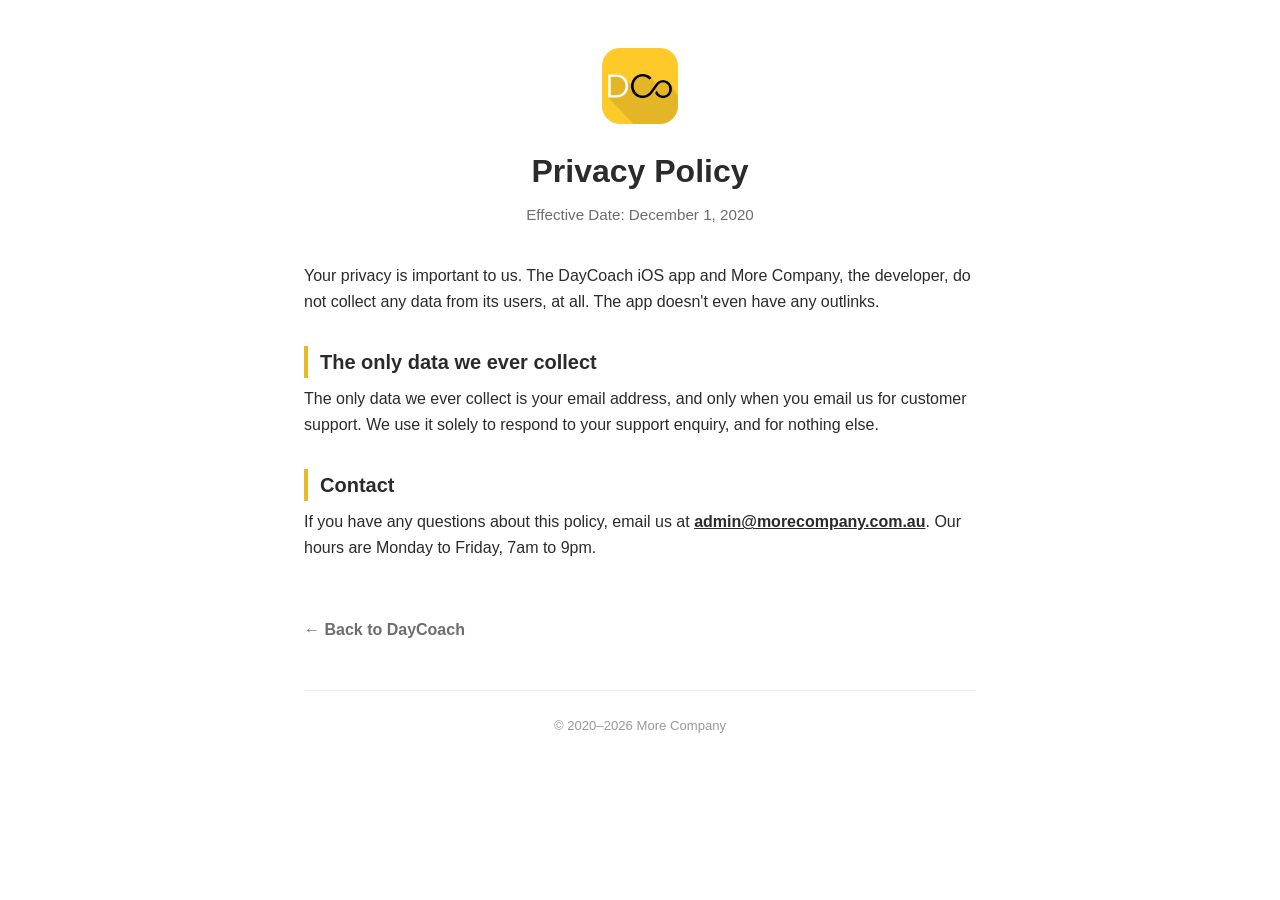
==== privacy-policy.html @ 0bececd6 "Add files via upload" ====
<!DOCTYPE html>
<html lang="en">
<head>
    <meta charset="UTF-8">
    <meta name="viewport" content="width=device-width, initial-scale=1.0">
    <title>DayCoach — Privacy Policy</title>
    <link rel="icon" type="image/png" href="icon.png">
    <style>
        :root { --day-yellow: #E6B927; --ink: #2b2b2b; --muted: #6d6d6d; }
        * { box-sizing: border-box; }
        body {
            margin: 0;
            font-family: 'Century Gothic', 'Futura', 'Avenir Next', 'Segoe UI', sans-serif;
            color: var(--ink);
            background: #ffffff;
            line-height: 1.6;
        }
        .wrap { max-width: 720px; margin: 0 auto; padding: 48px 24px; }
        .top { text-align: center; margin-bottom: 36px; }
        .top img { width: 76px; height: 76px; border-radius: 18px; margin-bottom: 14px; }
        h1 { font-size: 2rem; margin: 0 0 6px 0; }
        .effective { color: var(--muted); font-size: 0.95rem; }
        h2 { font-size: 1.25rem; margin: 32px 0 8px 0; border-left: 4px solid var(--day-yellow); padding-left: 12px; }
        p { margin: 0 0 16px 0; }
        a { color: var(--ink); font-weight: 600; }
        .back { display: inline-block; margin-top: 40px; color: var(--muted); text-decoration: none; }
        .back:hover { text-decoration: underline; }
        footer { margin-top: 48px; padding-top: 24px; border-top: 1px solid #eee; color: #999; font-size: 0.82rem; text-align: center; }
    </style>
</head>
<body>
    <div class="wrap">
        <div class="top">
            <img src="icon.png" alt="DayCoach app icon">
            <h1>Privacy Policy</h1>
            <p class="effective">Effective Date: December 1, 2020</p>
        </div>

        <p>Your privacy is important to us. The DayCoach iOS app and More Company, the developer, do not collect any data from its users, at all. The app doesn't even have any outlinks.</p>

        <h2>The only data we ever collect</h2>
        <p>The only data we ever collect is your email address, and only when you email us for customer support. We use it solely to respond to your support enquiry, and for nothing else.</p>

        <h2>Contact</h2>
        <p>If you have any questions about this policy, email us at <a href="mailto:admin@morecompany.com.au">admin@morecompany.com.au</a>. Our hours are Monday to Friday, 7am to 9pm.</p>

        <a href="index.html" class="back">&larr; Back to DayCoach</a>

        <footer>&copy; 2020–2026 More Company</footer>
    </div>
</body>
</html>
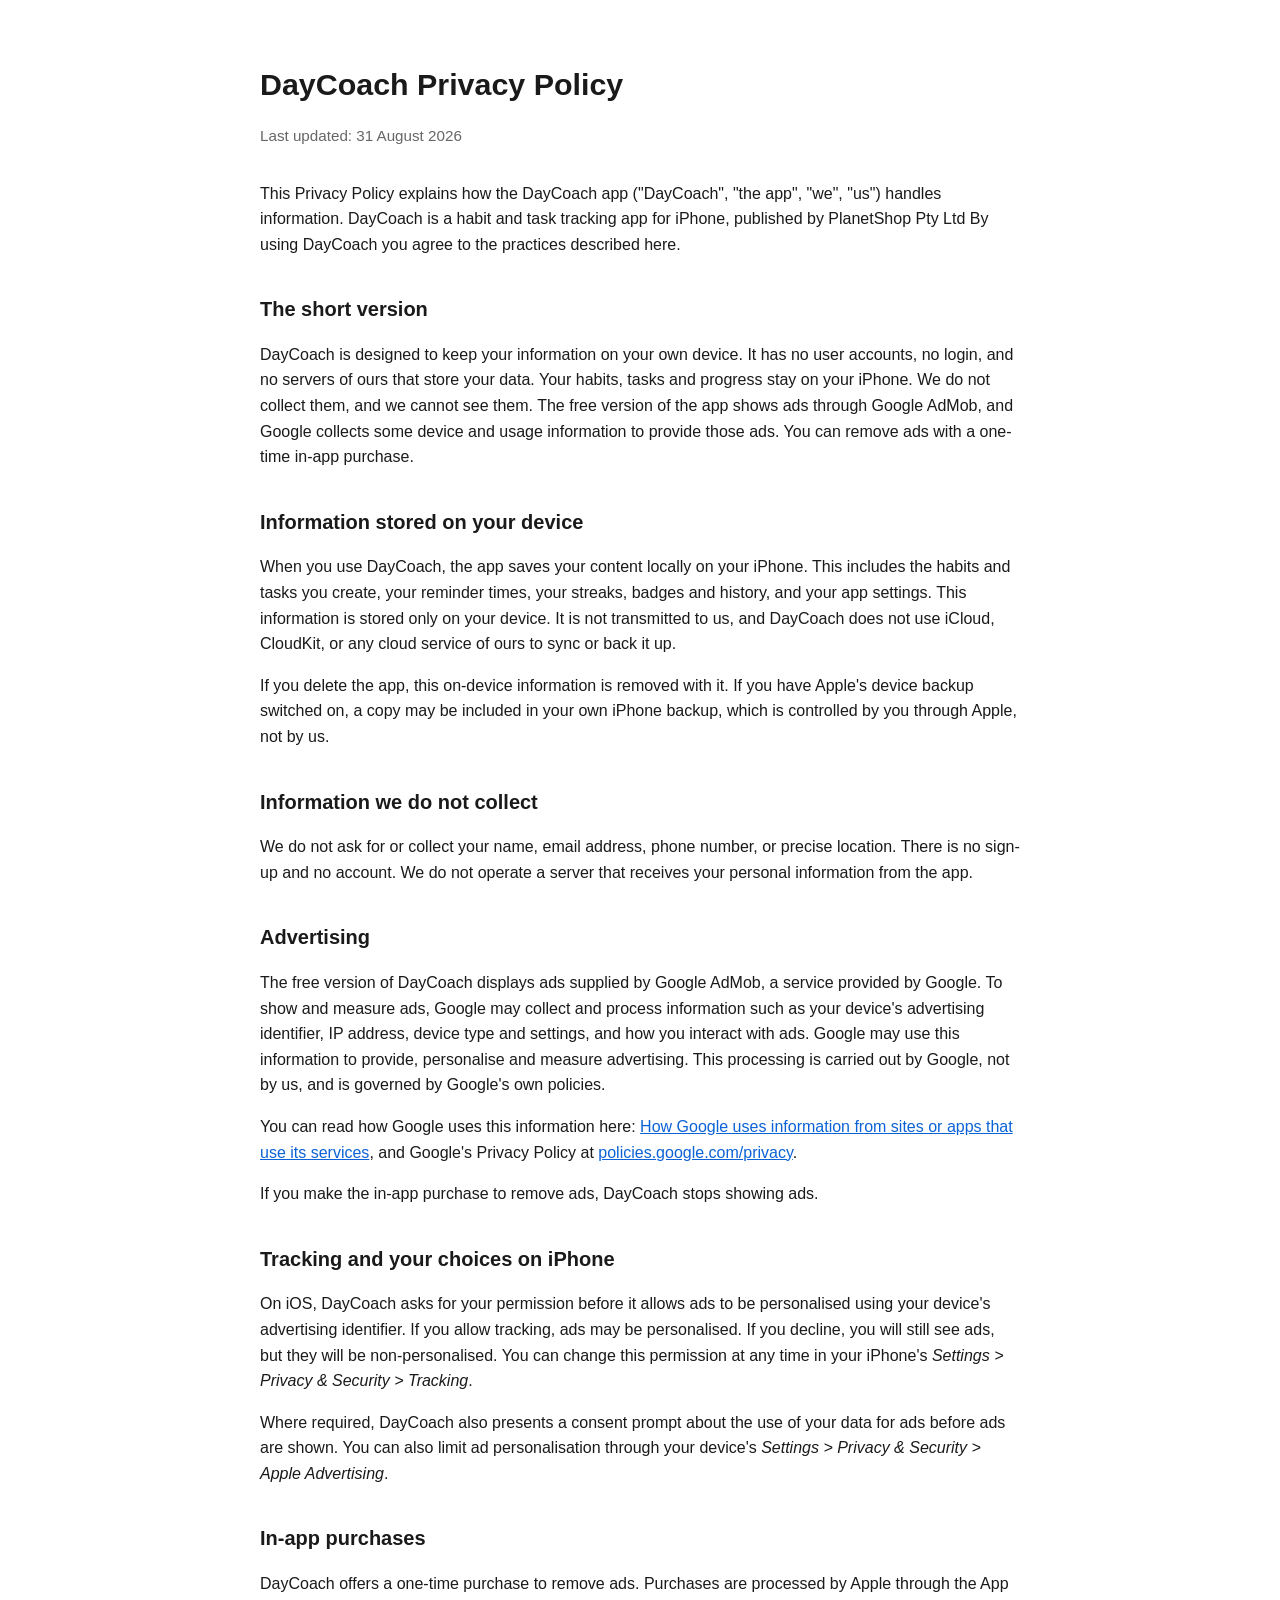
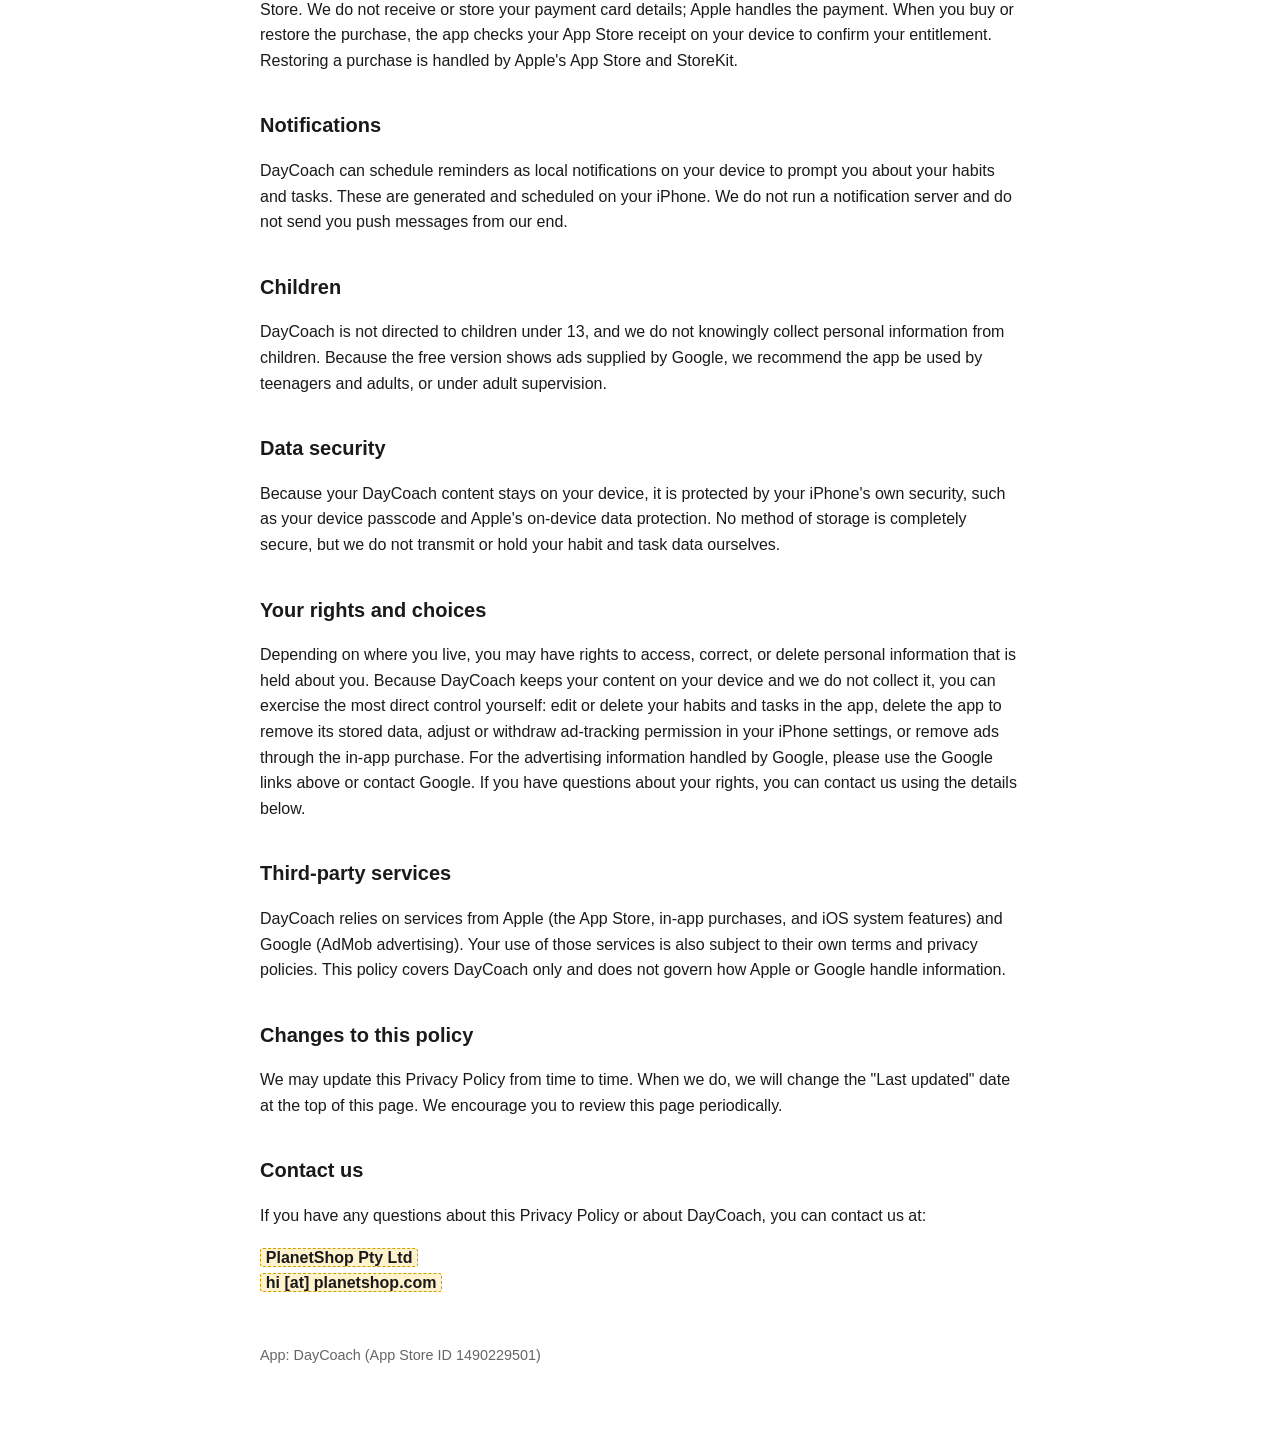
==== commit 2e044230: "Revise privacy policy for clarity and updates Updated the privacy policy to reflect changes in data " ====
--- a/privacy-policy.html
+++ b/privacy-policy.html
@@ -1,52 +1,183 @@
 <!DOCTYPE html>
 <html lang="en">
 <head>
-    <meta charset="UTF-8">
-    <meta name="viewport" content="width=device-width, initial-scale=1.0">
-    <title>DayCoach — Privacy Policy</title>
-    <link rel="icon" type="image/png" href="icon.png">
-    <style>
-        :root { --day-yellow: #E6B927; --ink: #2b2b2b; --muted: #6d6d6d; }
-        * { box-sizing: border-box; }
-        body {
-            margin: 0;
-            font-family: 'Century Gothic', 'Futura', 'Avenir Next', 'Segoe UI', sans-serif;
-            color: var(--ink);
-            background: #ffffff;
-            line-height: 1.6;
-        }
-        .wrap { max-width: 720px; margin: 0 auto; padding: 48px 24px; }
-        .top { text-align: center; margin-bottom: 36px; }
-        .top img { width: 76px; height: 76px; border-radius: 18px; margin-bottom: 14px; }
-        h1 { font-size: 2rem; margin: 0 0 6px 0; }
-        .effective { color: var(--muted); font-size: 0.95rem; }
-        h2 { font-size: 1.25rem; margin: 32px 0 8px 0; border-left: 4px solid var(--day-yellow); padding-left: 12px; }
-        p { margin: 0 0 16px 0; }
-        a { color: var(--ink); font-weight: 600; }
-        .back { display: inline-block; margin-top: 40px; color: var(--muted); text-decoration: none; }
-        .back:hover { text-decoration: underline; }
-        footer { margin-top: 48px; padding-top: 24px; border-top: 1px solid #eee; color: #999; font-size: 0.82rem; text-align: center; }
-    </style>
+<meta charset="utf-8">
+<meta name="viewport" content="width=device-width, initial-scale=1">
+<title>DayCoach Privacy Policy</title>
+<style>
+  body {
+    font-family: -apple-system, BlinkMacSystemFont, "Segoe UI", Roboto, Helvetica, Arial, sans-serif;
+    line-height: 1.6;
+    color: #1a1a1a;
+    max-width: 760px;
+    margin: 0 auto;
+    padding: 2.5rem 1.25rem 4rem;
+  }
+  h1 { font-size: 1.9rem; margin-bottom: 0.25rem; }
+  h2 { font-size: 1.25rem; margin-top: 2.25rem; }
+  .updated { color: #666; font-size: 0.95rem; margin-bottom: 2rem; }
+  a { color: #0b62d6; }
+  .fill {
+    background: #fff3cd;
+    border: 1px dashed #d0a000;
+    padding: 0 0.3rem;
+    border-radius: 3px;
+    font-weight: 600;
+  }
+  .note {
+    background: #f4f6f8;
+    border-left: 4px solid #0b62d6;
+    padding: 0.75rem 1rem;
+    margin: 1.5rem 0;
+    font-size: 0.95rem;
+  }
+  footer { margin-top: 3rem; color: #666; font-size: 0.9rem; }
+</style>
 </head>
 <body>
-    <div class="wrap">
-        <div class="top">
-            <img src="icon.png" alt="DayCoach app icon">
-            <h1>Privacy Policy</h1>
-            <p class="effective">Effective Date: December 1, 2020</p>
-        </div>
 
-        <p>Your privacy is important to us. The DayCoach iOS app and More Company, the developer, do not collect any data from its users, at all. The app doesn't even have any outlinks.</p>
+<h1>DayCoach Privacy Policy</h1>
+<p class="updated">Last updated: 31 August 2026 </p>
 
-        <h2>The only data we ever collect</h2>
-        <p>The only data we ever collect is your email address, and only when you email us for customer support. We use it solely to respond to your support enquiry, and for nothing else.</p>
+<p>
+  This Privacy Policy explains how the DayCoach app ("DayCoach", "the app", "we", "us")
+  handles information. DayCoach is a habit and task tracking app for iPhone, published by
+  PlanetShop Pty Ltd
+  By using DayCoach you agree to the practices described here.
+</p>
 
-        <h2>Contact</h2>
-        <p>If you have any questions about this policy, email us at <a href="mailto:admin@morecompany.com.au">admin@morecompany.com.au</a>. Our hours are Monday to Friday, 7am to 9pm.</p>
+<h2>The short version</h2>
+<p>
+  DayCoach is designed to keep your information on your own device. It has no user accounts,
+  no login, and no servers of ours that store your data. Your habits, tasks and progress stay
+  on your iPhone. We do not collect them, and we cannot see them. The free version of the app
+  shows ads through Google AdMob, and Google collects some device and usage information to
+  provide those ads. You can remove ads with a one-time in-app purchase.
+</p>
 
-        <a href="index.html" class="back">&larr; Back to DayCoach</a>
+<h2>Information stored on your device</h2>
+<p>
+  When you use DayCoach, the app saves your content locally on your iPhone. This includes the
+  habits and tasks you create, your reminder times, your streaks, badges and history, and your
+  app settings. This information is stored only on your device. It is not transmitted to us,
+  and DayCoach does not use iCloud, CloudKit, or any cloud service of ours to sync or back it up.
+</p>
+<p>
+  If you delete the app, this on-device information is removed with it. If you have Apple's
+  device backup switched on, a copy may be included in your own iPhone backup, which is
+  controlled by you through Apple, not by us.
+</p>
 
-        <footer>&copy; 2020–2026 More Company</footer>
-    </div>
+<h2>Information we do not collect</h2>
+<p>
+  We do not ask for or collect your name, email address, phone number, or precise location.
+  There is no sign-up and no account. We do not operate a server that receives your personal
+  information from the app.
+</p>
+
+<h2>Advertising</h2>
+<p>
+  The free version of DayCoach displays ads supplied by Google AdMob, a service provided by
+  Google. To show and measure ads, Google may collect and process information such as your
+  device's advertising identifier, IP address, device type and settings, and how you interact
+  with ads. Google may use this information to provide, personalise and measure advertising.
+  This processing is carried out by Google, not by us, and is governed by Google's own policies.
+</p>
+<p>
+  You can read how Google uses this information here:
+  <a href="https://policies.google.com/technologies/partner-sites" target="_blank" rel="noopener">
+  How Google uses information from sites or apps that use its services</a>,
+  and Google's Privacy Policy at
+  <a href="https://policies.google.com/privacy" target="_blank" rel="noopener">
+  policies.google.com/privacy</a>.
+</p>
+<p>
+  If you make the in-app purchase to remove ads, DayCoach stops showing ads.
+</p>
+
+<h2>Tracking and your choices on iPhone</h2>
+<p>
+  On iOS, DayCoach asks for your permission before it allows ads to be personalised using
+  your device's advertising identifier. If you allow tracking, ads may be personalised.
+  If you decline, you will still see ads, but they will be non-personalised. You can change
+  this permission at any time in your iPhone's <em>Settings &gt; Privacy &amp; Security &gt; Tracking</em>.
+</p>
+<p>
+  Where required, DayCoach also presents a consent prompt about the use of your data for ads
+  before ads are shown. You can also limit ad personalisation through your device's
+  <em>Settings &gt; Privacy &amp; Security &gt; Apple Advertising</em>.
+</p>
+
+<h2>In-app purchases</h2>
+<p>
+  DayCoach offers a one-time purchase to remove ads. Purchases are processed by Apple through
+  the App Store. We do not receive or store your payment card details; Apple handles the
+  payment. When you buy or restore the purchase, the app checks your App Store receipt on your
+  device to confirm your entitlement. Restoring a purchase is handled by Apple's App Store
+  and StoreKit.
+</p>
+
+<h2>Notifications</h2>
+<p>
+  DayCoach can schedule reminders as local notifications on your device to prompt you about
+  your habits and tasks. These are generated and scheduled on your iPhone. We do not run a
+  notification server and do not send you push messages from our end.
+</p>
+
+<h2>Children</h2>
+<p>
+  DayCoach is not directed to children under 13, and we do not knowingly collect personal
+  information from children. Because the free version shows ads supplied by Google, we
+  recommend the app be used by teenagers and adults, or under adult supervision.
+</p>
+
+<h2>Data security</h2>
+<p>
+  Because your DayCoach content stays on your device, it is protected by your iPhone's own
+  security, such as your device passcode and Apple's on-device data protection. No method of
+  storage is completely secure, but we do not transmit or hold your habit and task data
+  ourselves.
+</p>
+
+<h2>Your rights and choices</h2>
+<p>
+  Depending on where you live, you may have rights to access, correct, or delete personal
+  information that is held about you. Because DayCoach keeps your content on your device and
+  we do not collect it, you can exercise the most direct control yourself: edit or delete your
+  habits and tasks in the app, delete the app to remove its stored data, adjust or withdraw
+  ad-tracking permission in your iPhone settings, or remove ads through the in-app purchase.
+  For the advertising information handled by Google, please use the Google links above or
+  contact Google. If you have questions about your rights, you can contact us using the
+  details below.
+</p>
+
+<h2>Third-party services</h2>
+<p>
+  DayCoach relies on services from Apple (the App Store, in-app purchases, and iOS system
+  features) and Google (AdMob advertising). Your use of those services is also subject to
+  their own terms and privacy policies. This policy covers DayCoach only and does not govern
+  how Apple or Google handle information.
+</p>
+
+<h2>Changes to this policy</h2>
+<p>
+  We may update this Privacy Policy from time to time. When we do, we will change the
+  "Last updated" date at the top of this page. We encourage you to review this page
+  periodically.
+</p>
+
+<h2>Contact us</h2>
+<p>
+  If you have any questions about this Privacy Policy or about DayCoach, you can contact us at:
+</p>
+<p>
+  <span class="fill">PlanetShop Pty Ltd</span><br>
+  <span class="fill">hi [at] planetshop.com</span>
+</p>
+
+<footer>
+  App: DayCoach (App Store ID 1490229501)
+</footer>
+
 </body>
 </html>
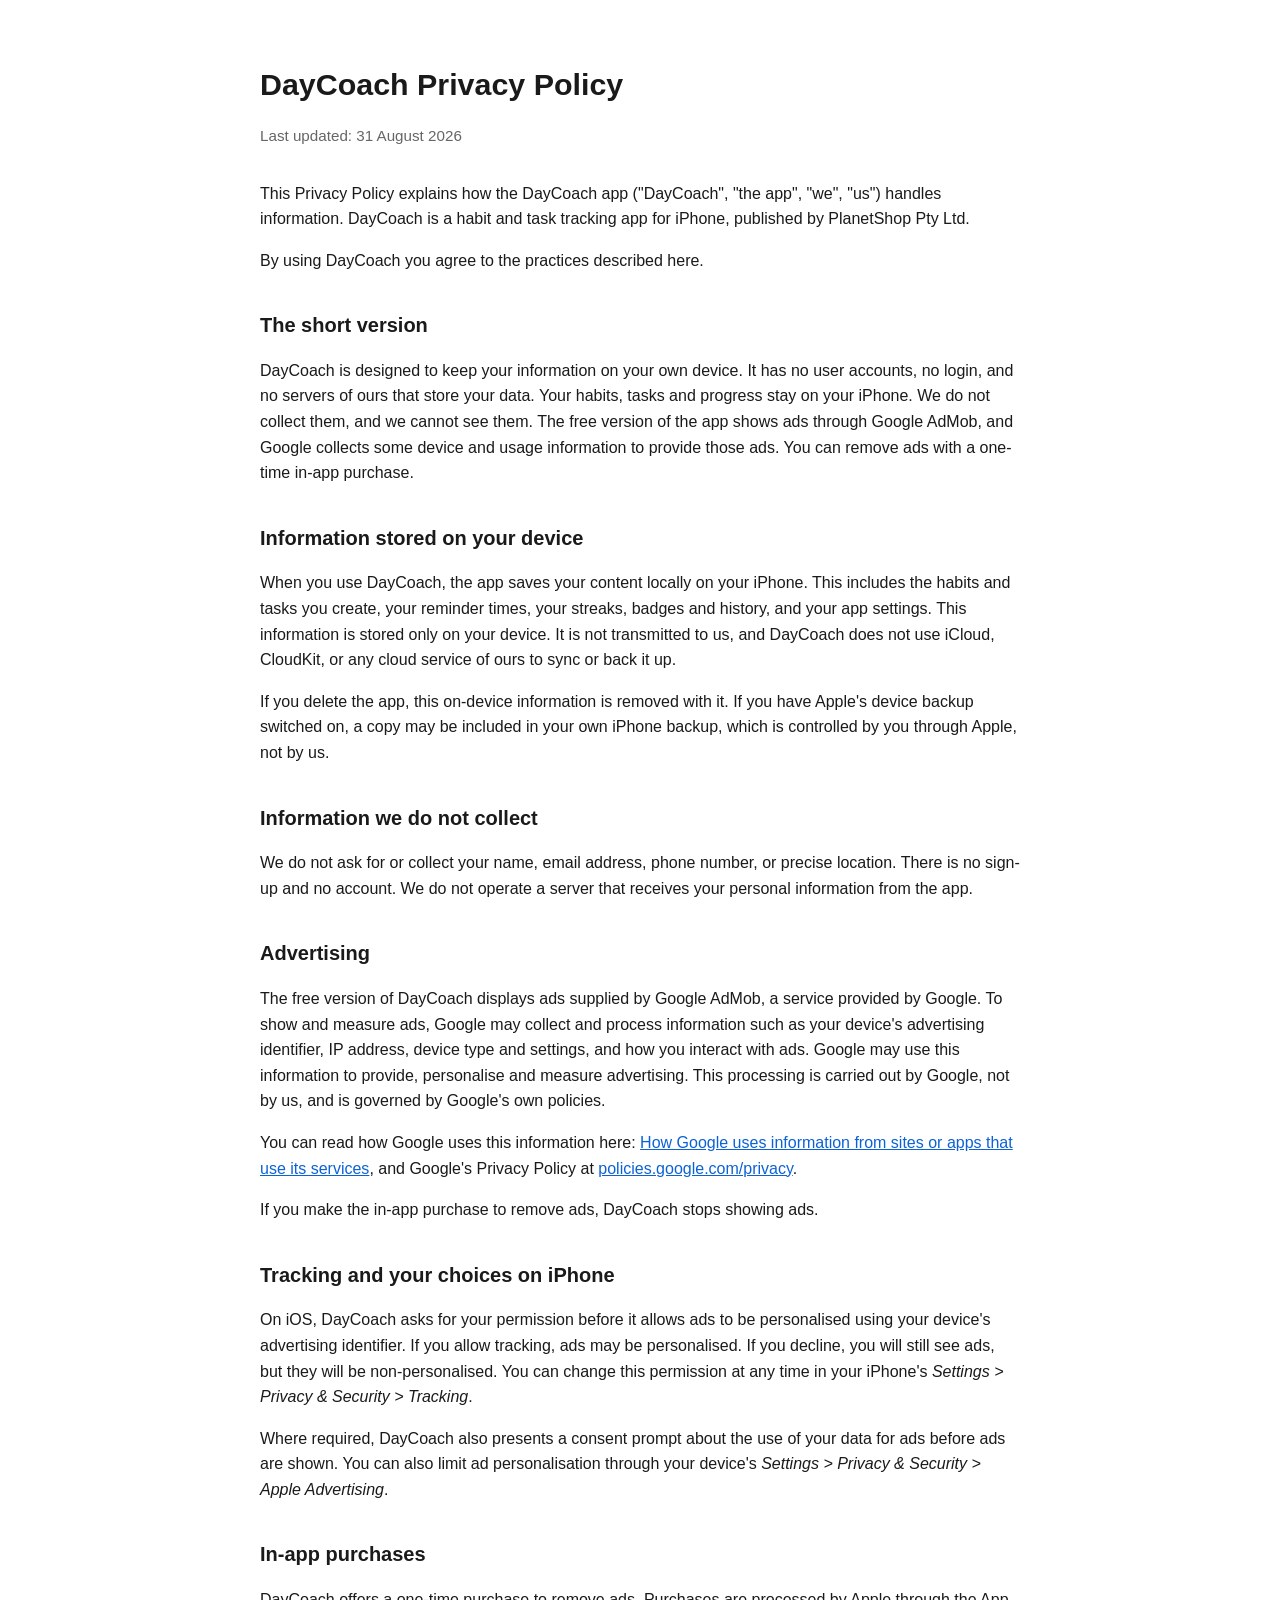
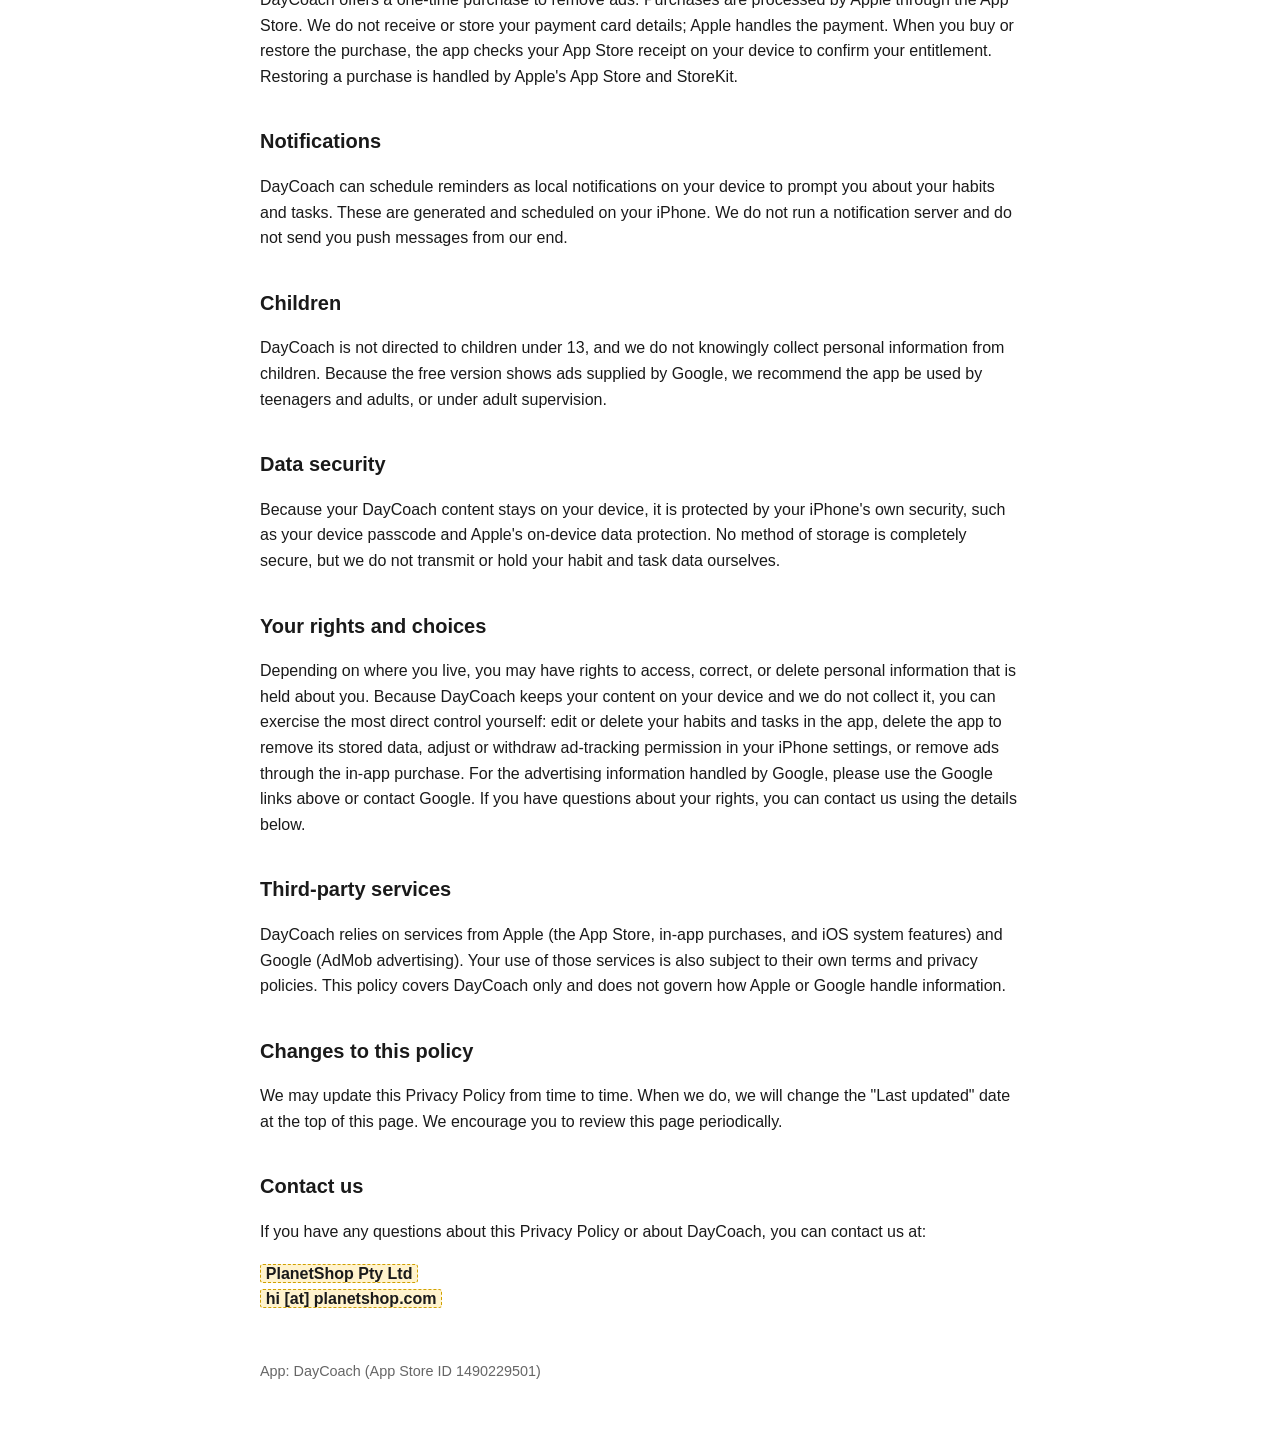
==== commit f3a55ba1: "Fix formatting in privacy policy HTML" ====
--- a/privacy-policy.html
+++ b/privacy-policy.html
@@ -42,7 +42,8 @@
 <p>
   This Privacy Policy explains how the DayCoach app ("DayCoach", "the app", "we", "us")
   handles information. DayCoach is a habit and task tracking app for iPhone, published by
-  PlanetShop Pty Ltd
+  PlanetShop Pty Ltd. </p>
+<p>
   By using DayCoach you agree to the practices described here.
 </p>
 
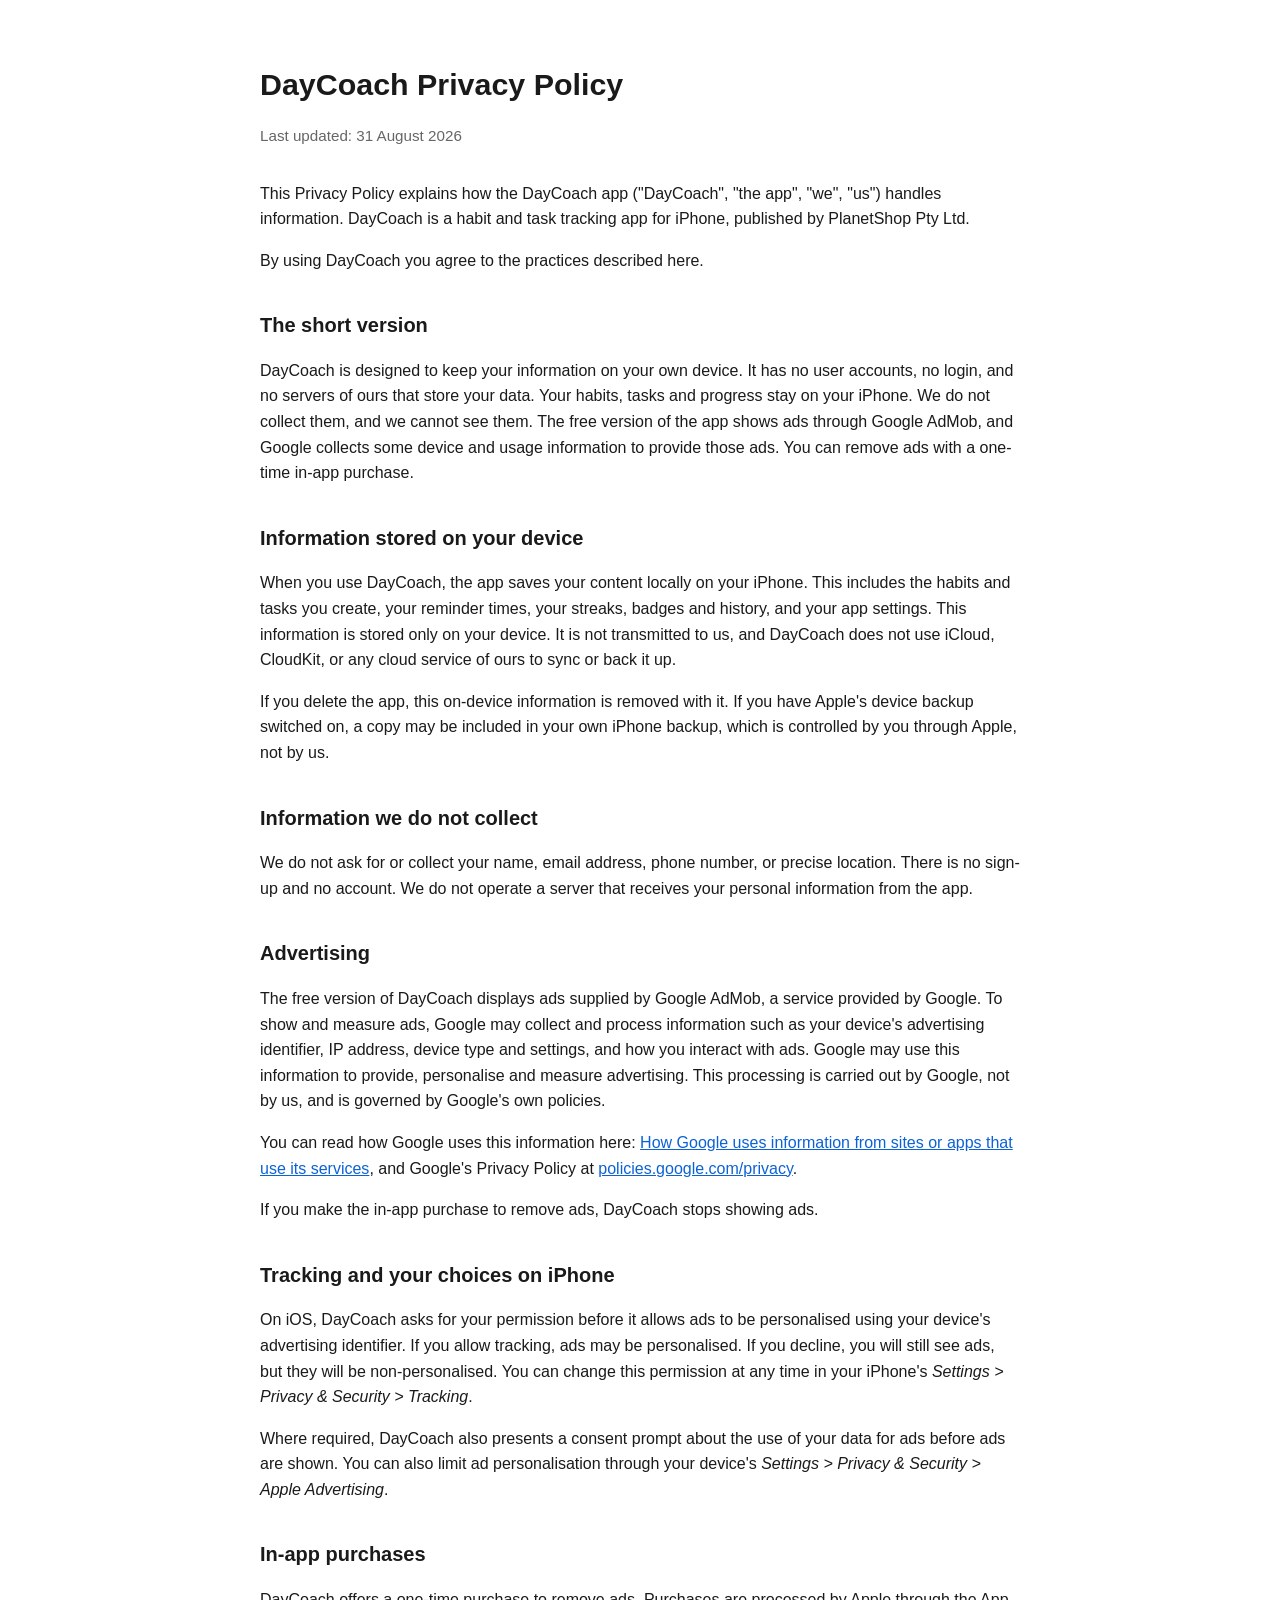
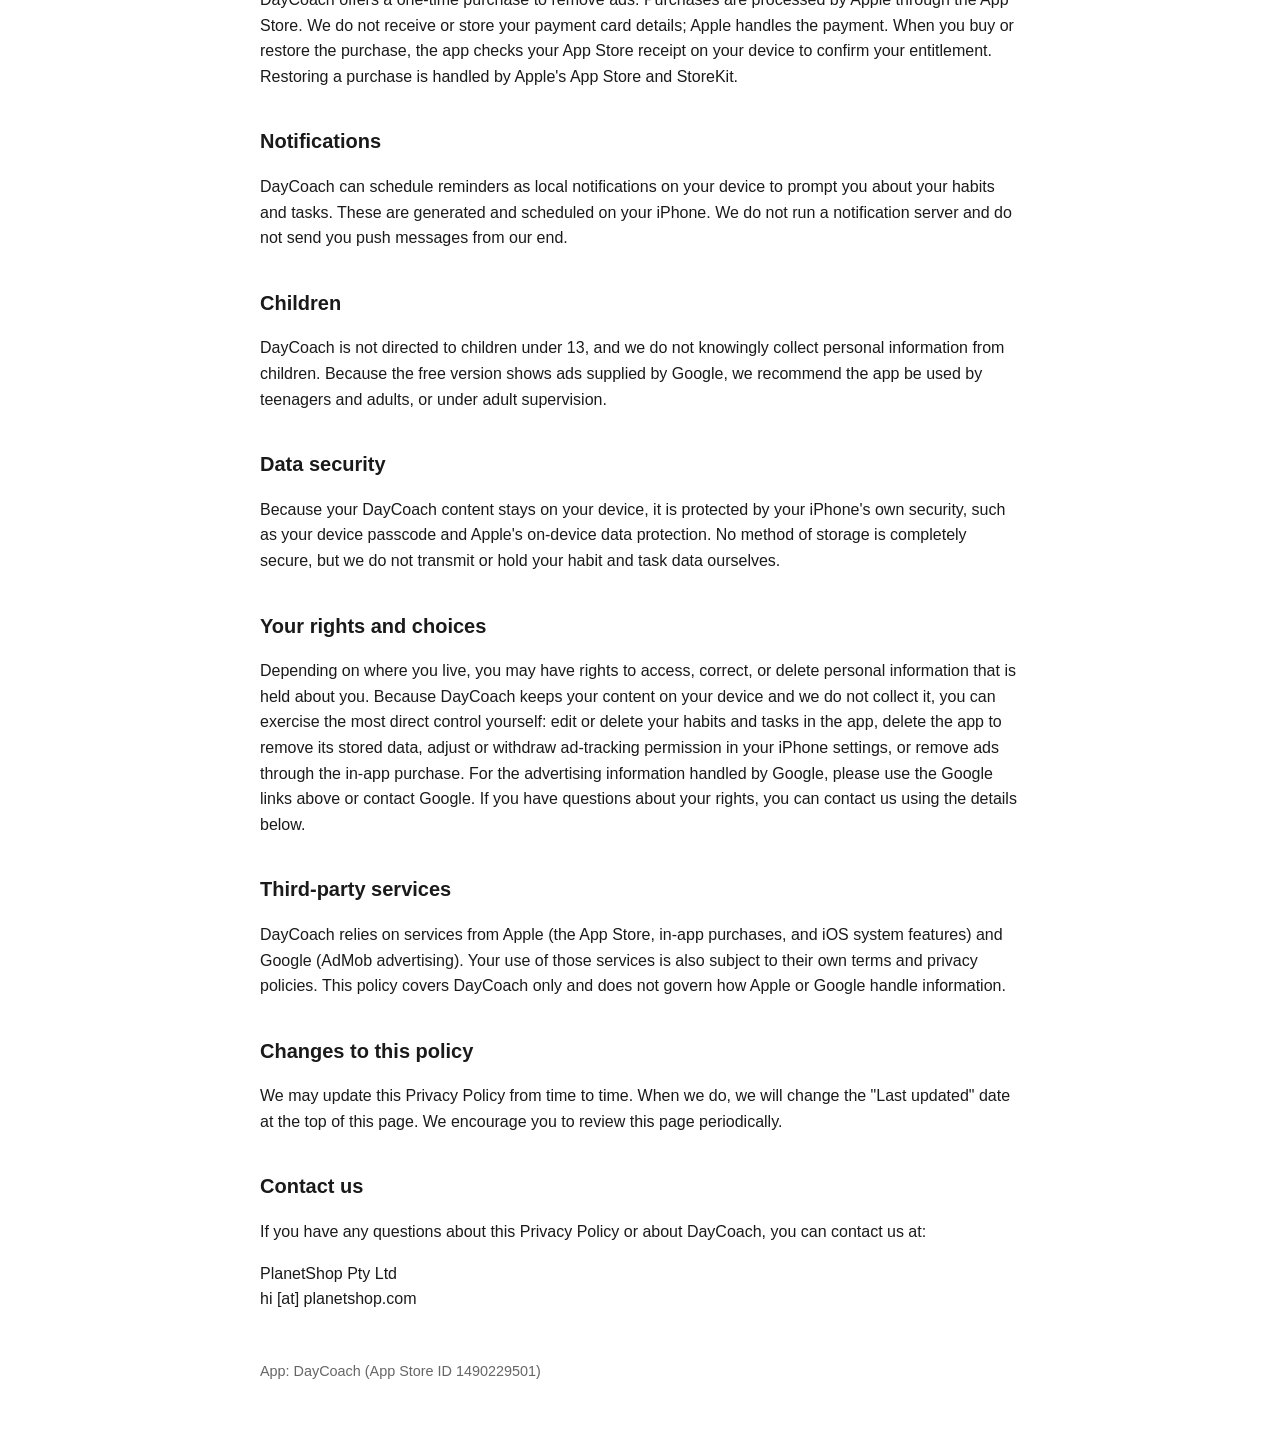
==== commit d0538b4d: "Update contact information in privacy policy" ====
--- a/privacy-policy.html
+++ b/privacy-policy.html
@@ -172,8 +172,8 @@
   If you have any questions about this Privacy Policy or about DayCoach, you can contact us at:
 </p>
 <p>
-  <span class="fill">PlanetShop Pty Ltd</span><br>
-  <span class="fill">hi [at] planetshop.com</span>
+  PlanetShop Pty Ltd<br>
+hi [at] planetshop.com
 </p>
 
 <footer>
